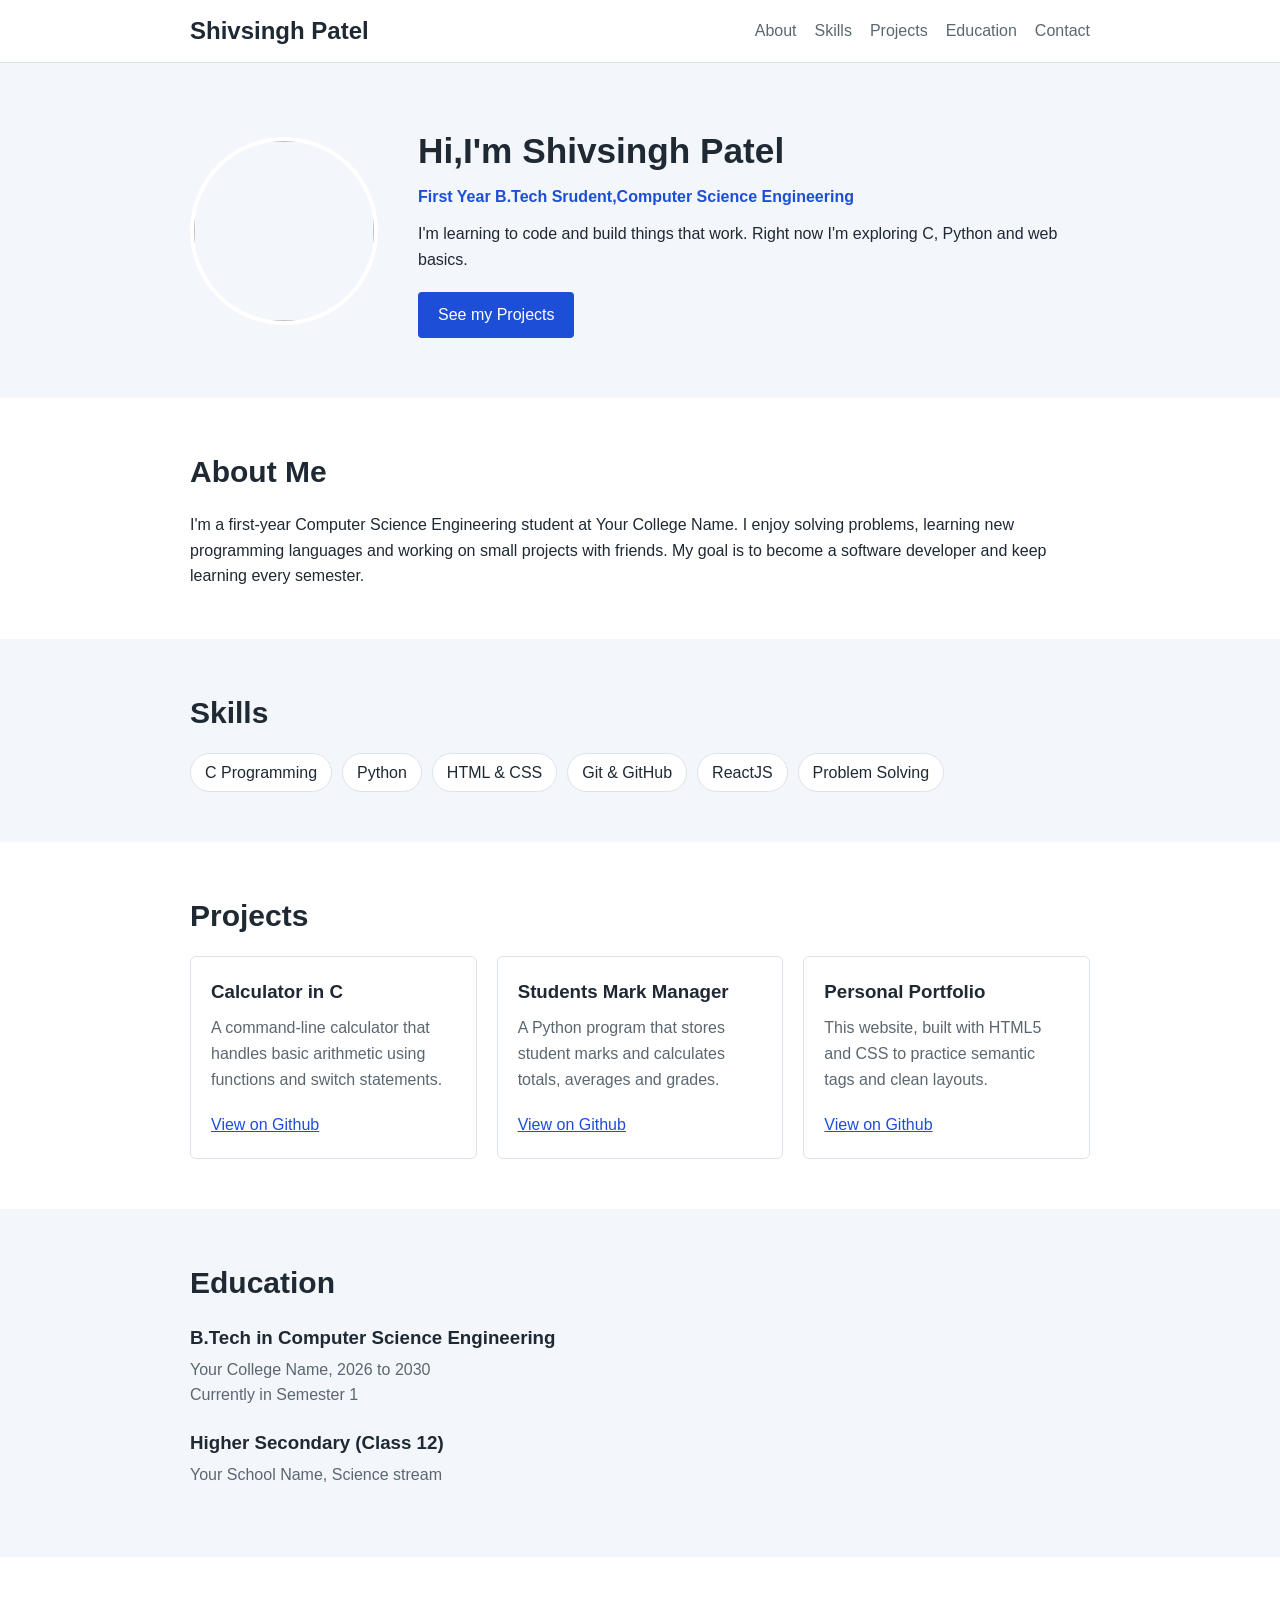
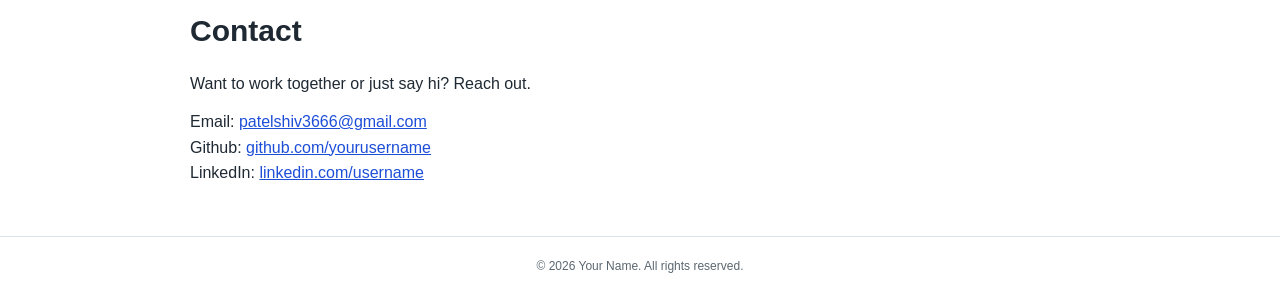
==== portfolio/demo.html @ 53de1523 "added index file" ====
<!DOCTYPE html>
<html lang="en">
<head>
    <meta charset="UTF-8">
    <meta name="viewport" content="width=device-width, initial-scale=1.0">
    <title>My Portfolio | Engineer</title>
    <link rel="stylesheet" href="demo.css">
</head>
<body>
    <header class="site-header"> 
        <div class="container header-inner">
          <a href="#home" class="logo">Shivsingh Patel</a>  
          <nav aria-label="Main navigation">
            <ul class="nav-list">
                <li><a href="#about">About</a></li>
                <li><a href="#skills">Skills</a></li>
                <li><a href="#projects">Projects</a></li>
                <li><a href="#education">Education</a></li>
                <li><a href="#contact">Contact</a></li>
            </ul>
          </nav>
        </div>
    </header>

    <main>
        <!-- Home / Intro -->
         <section id="home" class="hero">
            <div class="container hero-inner">
                <img
                class="profile-img"
                src="Ashish_Bhosale.jpeg"
                width="180" height="180">
                <div class="hero-text">
                    <h1>Hi,I'm Shivsingh Patel</h1>
                    <p class="subtitle">First Year B.Tech Srudent,Computer Science Engineering</p>
                    <p>I'm learning to code and build things that work. Right now I'm exploring C, Python and web basics.</p>
                    <a href="#projects" class="btn">See my Projects</a>
                </div>
            </div>
         </section>

         <!--------- About -------->
         <section id="about" class="section">
            <div class="container">
                <h2>About Me</h2>
                <p>
                    I'm a first-year Computer Science Engineering student at Your College Name.
                    I enjoy solving problems, learning new programming languages and working on small projects with friends.
                    My goal is to become a software developer and keep learning every semester.
                </p>
            </div>
         </section>

         <!--------- Skills ----------->

         <section id="Skills" class="section section-alt">
            <div class="container">
                <h2>Skills</h2>
                <ul class="skills-list">
                    <li>C Programming</li>
                    <li>Python</li>
                    <li>HTML & CSS</li>
                    <li>Git & GitHub</li>
                    <li>ReactJS</li>
                    <li>Problem Solving</li>
                </ul>
            </div>
         </section>
         
         <!---------- Projects -------->
         <section id="projects" class="section">
            <div class="container">
                <h2>Projects</h2>
                <div class="project-grid">
                
                    <article class="project">
                        <h3>Calculator in C</h3>
                        <p>A command-line calculator that handles basic arithmetic using functions and switch statements.</p>
                        <a href="#">View on Github</a>
                    </article>

                    <article class="project">
                        <h3>Students Mark Manager</h3>
                        <p>A Python program that stores student marks and calculates totals, averages and grades.</p>
                        <a href="#">View on Github</a>
                    </article>

                    <article class="project">
                        <h3>Personal Portfolio</h3>
                        <p>This website, built with HTML5 and CSS to practice semantic tags and clean layouts.</p>
                        <a href="#">View on Github</a>
                    </article>
                </div>
            </div>
         </section>

         <!------ Education ------->
         <section id="education" class="section section-alt">
            <div class="container">
                <h2>Education</h2>
                    <article class="education-item">
                        <h3>B.Tech in Computer Science Engineering</h3>
                        <p>Your College Name, 2026 to 2030</p>
                        <p>Currently in Semester 1</p>
                    </article>
                    <article class="education-item">
                        <h3>Higher Secondary (Class 12)</h3>
                        <p>Your School Name, Science stream</p>
                    </article>
            </div>
         </section>

         <!-------- Contact -------->
        <section id="contact" class="section">
            <div class="container">
                <h2>Contact</h2>
                <p>Want to work together or just say hi? Reach out.</p>
                <address>
                    <p>Email: <a href="mailto:patelshiv3666@gmail.com">patelshiv3666@gmail.com</a></p>
                    <p>Github: <a href="https://github.com/username">github.com/yourusername</a></p>
                    <p>LinkedIn: <a href="https://linkedin.com/username">linkedin.com/username</a> </p> 
                </address>
            </div>
        </section> 
    </main>

    <footer class="site-footer">
        <div class="container">
            <p>&copy; 2026 Your Name. All rights reserved.</p>
        </div>
    </footer>
</body>
</html>
---- portfolio/demo.css ----
:root{
    --bg: #fff;
    --bg-alt: #f3f6fa;
    --text:#1f2933;
    --muted: #5b6770;
    --accent: #1d4ed8;
    --accent-dark: #1639a6;
    --border: #dde3ea;
}

*{
   margin: 0;
   padding: 0;
}

html{
    scroll-behavior: smooth;
}

body{
    font-family: Arial, Helvetica, sans-serif;
    line-height: 1.6;
    color: var(--text);
}

.container{
    max-width: 900px;
    margin: 0 auto;
    padding: 0 20px;
}

a{
    color: var(--accent);
}

.site-header{
    position: sticky;
    top: 0;
    background: var(--bg);
    border-bottom: 1px solid var(--border);
    z-index: 10;
}

.header-inner{
    display: flex;
    justify-content: space-between;
    align-items: center;
    flex-wrap: wrap;
    gap: 8px;
    padding-top: 12px;
    padding-bottom: 12px;
}

.logo {
    text-decoration: none;
    color: var(--text);
    font-size: 24px;
    font-weight: bold;
}

.nav-list{
    display: flex;
    flex-wrap: wrap;
    gap: 18px;
    list-style: none;
}

.nav-list a{
    color: var(--muted);
    text-decoration: none;
}

/* ---------- Hero ----------- */
.hero{
    padding: 60px 0;
    background: var(--bg-alt);
}

.hero-inner{
    display:flex;
    align-items: center;
    gap: 40px
}

.profile-img{
    width: 180px;
    height: 180px;
    border-radius: 50%;
    object-fit: cover;
    border: 4px solid var(--bg);
}

.hero-text h1{
    font-size: 2.2rem;
    margin-bottom: 4px;
}

.subtitle{
    color: var(--accent);
    font-weight: bold;
    margin-bottom: 12px;
}

.btn{
    display: inline-block;
    margin-top: 20px;
    padding: 10px 20px;
    background: var(--accent);
    color: #fff;
    text-decoration: none;
    border-radius: 4px;
}

/* ----------- Section ----------------- */
.section{
    padding: 50px 0;
}

.section-alt{
    background: var(--bg-alt);
}

.section h2{
    font-size: 30px;
    margin-bottom: 16px;
}

/* ----------- Skills --------- */
.skills-list{
    display: flex;
    gap: 10px;
    list-style: none;
}

.skills-list li{
    padding: 6px 14px;
    background: var(--bg);
    border: 1px solid var(--border);
    border-radius: 20px;
}

/* ------------ Projects ---------- */
.project-grid{
    display: grid;
    grid-template-columns: repeat(auto-fit,minmax(240px, 1fr));
    gap: 20px;
}

.project{
    padding: 20px;
    border: 1px solid var(--border);
    border-radius: 6px;
    
}

.project h3{
    margin-bottom: 8px;
}


.project p{
    color: var(--muted);
    margin-bottom: 20px;
}

/* --------- education-item -------- */
.education-item{
    margin-bottom: 20px;
}

.education-item h3{
    margin-bottom: 4px;
}

.education-item p{
    color: var(--muted);
}

/* ------- Contact ---------*/
address{
    margin-top: 12px;
    font-style: normal;
}
/* ----------- Footer -------- */
.site-footer{
    padding: 20px 0;
    text-align: center;
    color: var(--muted);
    border-top: 1px solid var(--border);
    font-size: 12px;
}

/* ---------- Mobile ---------- */
@media (max-width: 640px) {
  .hero-inner {
    flex-direction: column;
    text-align: center;
  }

  .hero-text h1 {
    font-size: 1.8rem;
  }
}
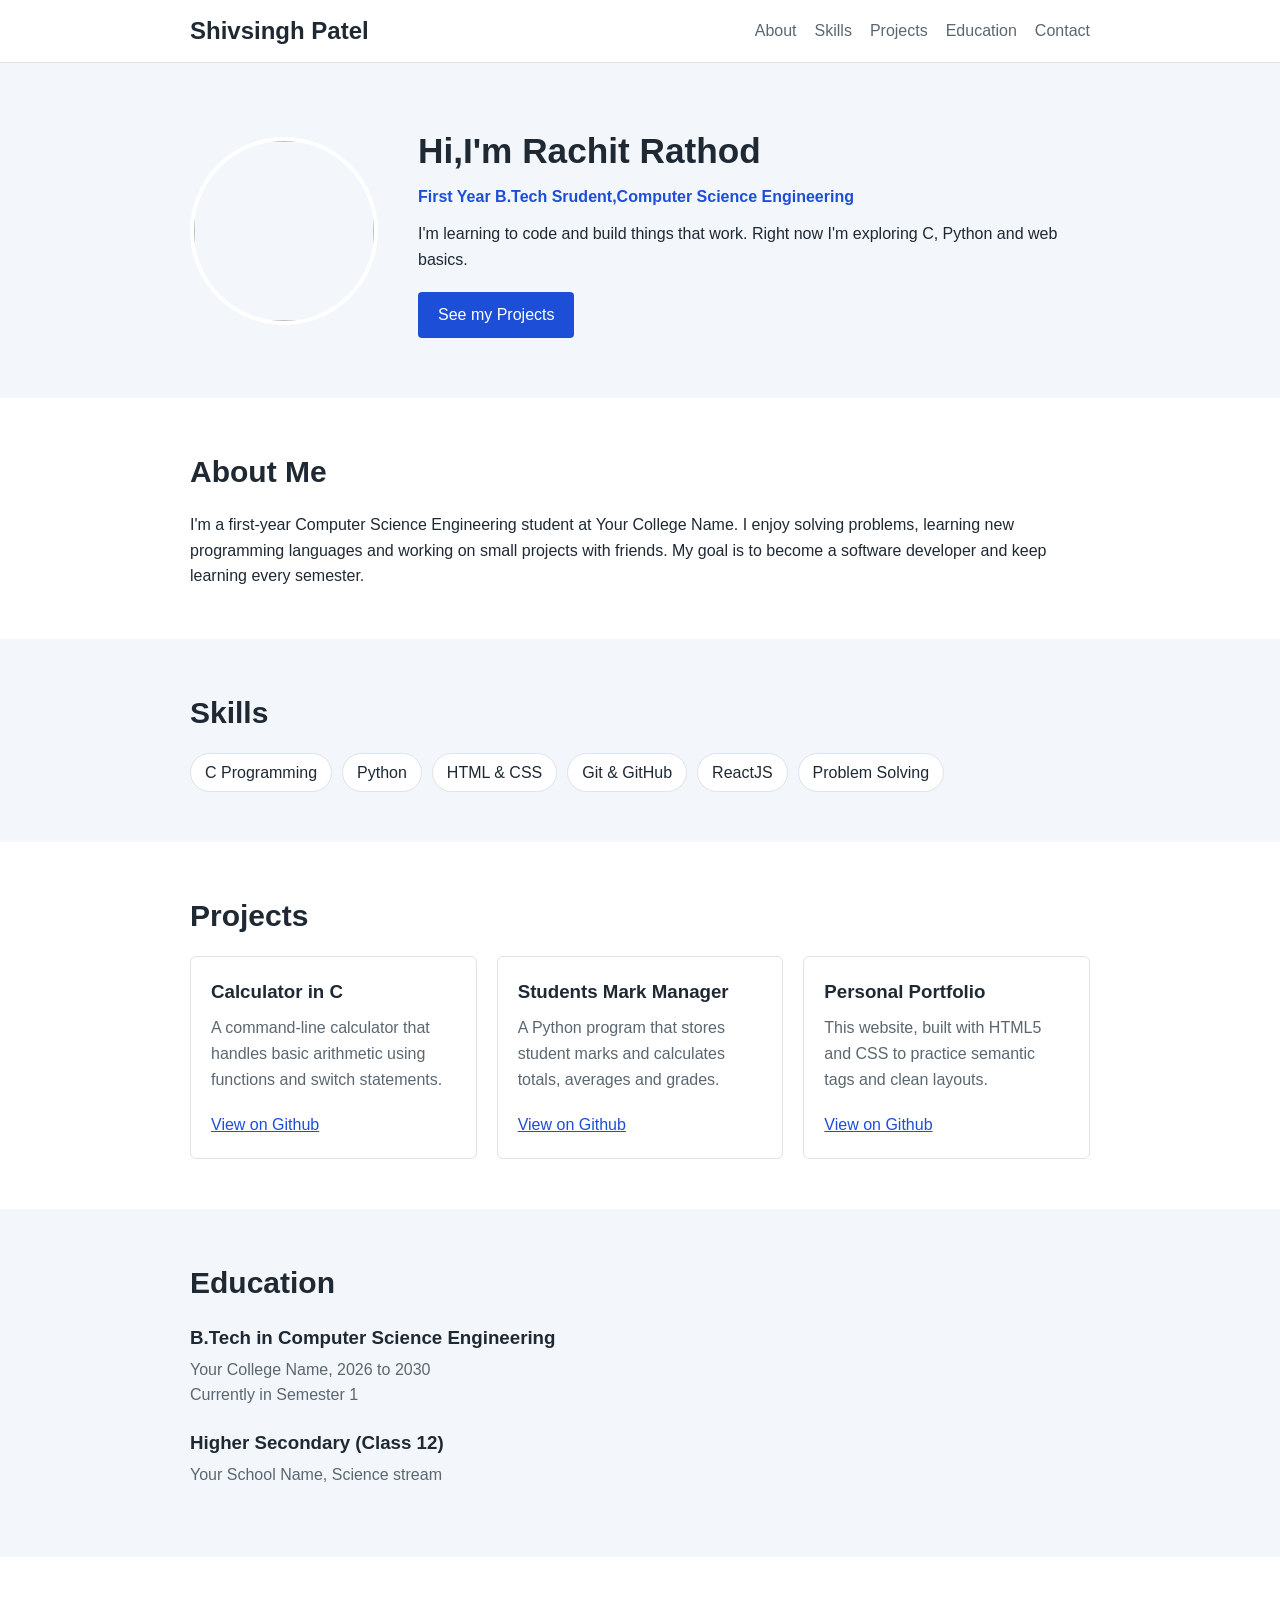
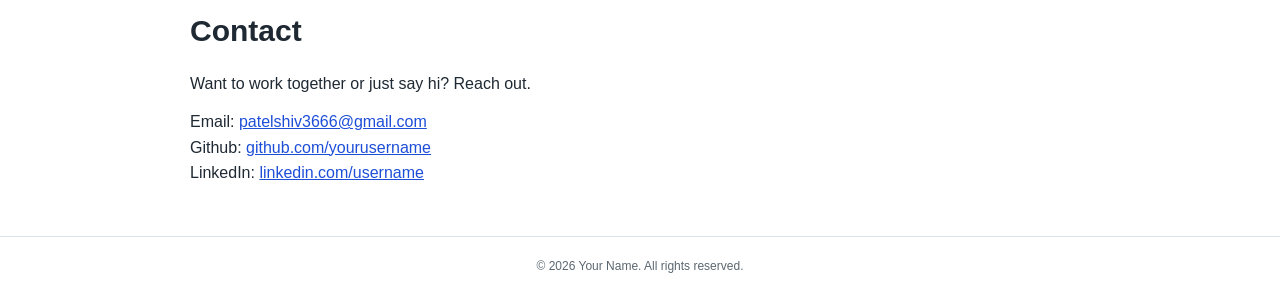
==== commit cb8078ec: "change name" ====
--- a/portfolio/demo.html
+++ b/portfolio/demo.html
@@ -31,7 +31,7 @@
                 src="Ashish_Bhosale.jpeg"
                 width="180" height="180">
                 <div class="hero-text">
-                    <h1>Hi,I'm Shivsingh Patel</h1>
+                    <h1>Hi,I'm Rachit Rathod</h1>
                     <p class="subtitle">First Year B.Tech Srudent,Computer Science Engineering</p>
                     <p>I'm learning to code and build things that work. Right now I'm exploring C, Python and web basics.</p>
                     <a href="#projects" class="btn">See my Projects</a>
